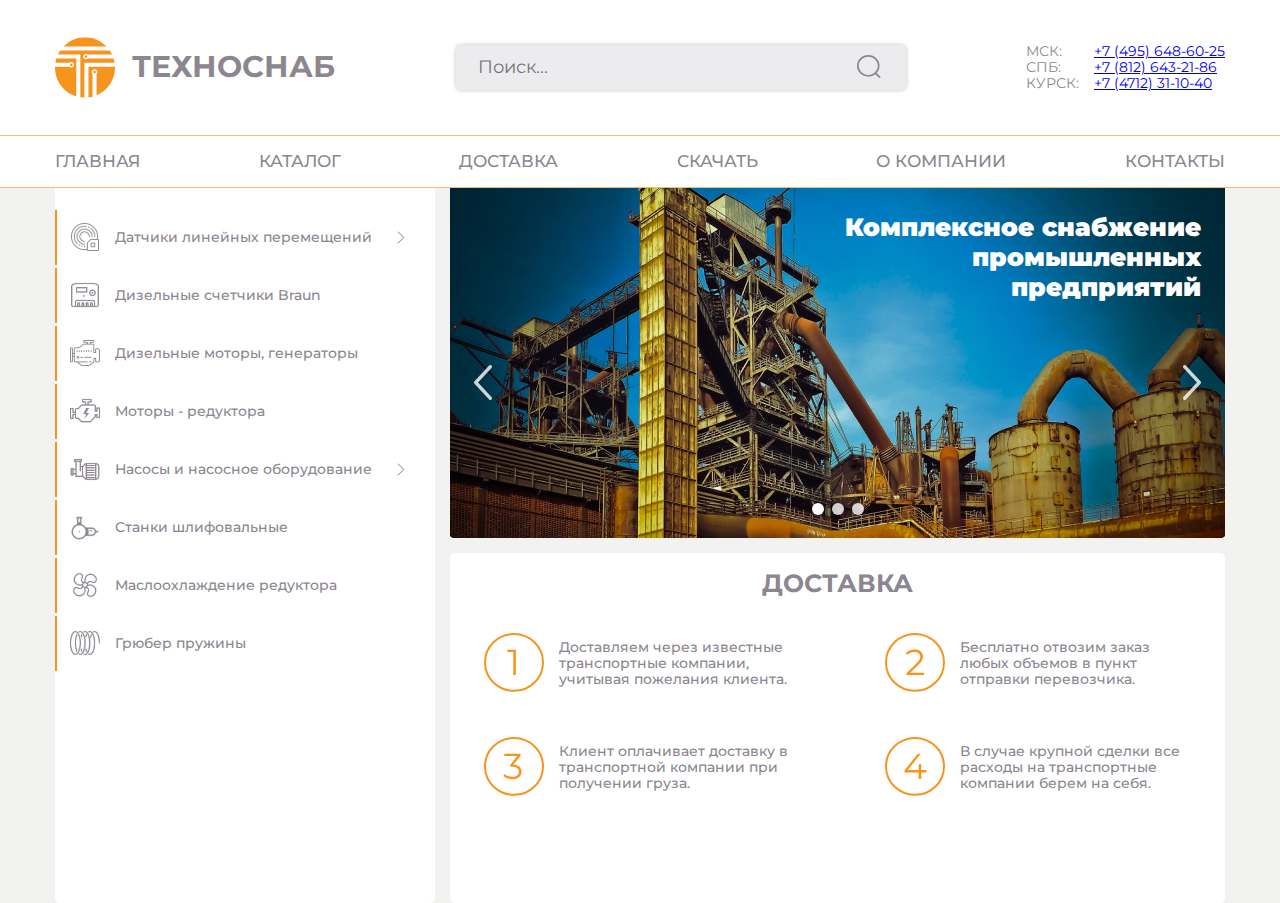
==== index.html @ 3132e4cd "first commit" ====
<!DOCTYPE html>
<html lang="ru">
  <head>
    <meta charset="UTF-8" />
    <meta http-equiv="X-UA-Compatible" content="IE=edge" />
    <meta name="viewport" content="width=device-width, initial-scale=1.0" />
    <link rel="preconnect" href="https://fonts.googleapis.com" />
    <link rel="preconnect" href="https://fonts.gstatic.com" crossorigin />
    <link
      href="https://fonts.googleapis.com/css2?family=Montserrat:wght@500;600;700;900&family=Roboto&display=swap"
      rel="stylesheet"/>
    <title>TechnoSnab</title>
    <link rel="stylesheet" href="css/slider.css">
    <link rel="stylesheet" href="css/style.css" />
  </head>
  <body>

    <header class="header">
      <div class="container">
        <div class="header-top">
          <div class="logo">
            <img src="img/header-imgs/logo.svg" alt="Логоит сайта Техноснаб" class="logo-img">
            <h1 class="logo-title">техноснаб</h1>
          </div>
          <form action="#" class="search-form">
            <input type="search" class="search-form__input" placeholder="Поиск...">
            <button class="search-form__button">
              <img src="img/header-imgs/Vector.svg" alt="Иконка лупы" class="button-icon">
            </button>
          </form>
          <div class="contacts">
            <div class="contacts-title">
              <span class="contacts__name">мск:</span>
              <span class="contacts__name">спб:</span>
              <span class="contacts__name">курск:</span>
            </div>
            <div class="contacts__num">
              <a href="tel:+7 (495) 648-60-25" class="contacts__link">+7 (495) 648-60-25</a>
              <a href="tel:+7 (812) 643-21-86" class="contacts__link">+7 (812) 643-21-86</a>
              <a href="tel:+7 (4712) 31-10-40" class="contacts__link">+7 (4712) 31-10-40</a>
            </div>
          </div>
        </div><!--./header-top-->
      </div><!--./container-->

      <div class="header-bottom">
        <div class="container">
          <div class="navbar">
            <a href="#" class="navbar__link">Главная</a>
            <a href="#" class="navbar__link">Каталог</a>
            <a href="#" class="navbar__link">Доставка</a>
            <a href="#" class="navbar__link">Скачать</a>
            <a href="#" class="navbar__link">О компании</a>
            <a href="#" class="navbar__link">Контакты</a>
          </div>
        </div>
      </div><!--./header-bottom-->
    </header><!--./header-->

    
    <section class="main">
      <div class="container">
        <div class="main-grid">

          <div class="menu">
            <div class="menu__element">
              <img src="img/main-catalog/elem1.svg" alt="Элемент каталога" class="menu__img">
              <span class="menu__title">Датчики линейных перемещений</span>
              <img src="img/main-catalog/arrow.svg" alt="Стрелка элемента" class="menu__arrow">
            </div>
            <div class="menu__element">
              <img src="img/main-catalog/elem2.svg" alt="Элемент каталога" class="menu__img">
              <span class="menu__title">Дизельные счетчики Braun</span>
            </div>
            <div class="menu__element">
              <img src="img/main-catalog/elem3.svg" alt="Элемент каталога" class="menu__img">
              <span class="menu__title">Дизельные моторы, генераторы</span>
            </div>
            <div class="menu__element">
              <img src="img/main-catalog/elem4.svg" alt="Элемент каталога" class="menu__img">
              <span class="menu__title">Моторы - редуктора</span>
            </div>
            <div class="menu__element">
              <img src="img/main-catalog/elem5.svg" alt="Элемент каталога" class="menu__img">
              <span class="menu__title">Насосы и насосное оборудование</span>
              <img src="img/main-catalog/arrow.svg" alt="Стрелка элемента" class="menu__arrow">
            </div>
            <div class="menu__element">
              <img src="img/main-catalog/elem6.svg" alt="Элемент каталога" class="menu__img">
              <span class="menu__title">Станки шлифовальные</span>
            </div>
            <div class="menu__element">
              <img src="img/main-catalog/elem7.svg" alt="Элемент каталога" class="menu__img">
              <span class="menu__title">Маслоохлаждение редуктора</span>
            </div>
            <div class="menu__element">
              <img src="img/main-catalog/elem8.svg" alt="Элемент каталога" class="menu__img">
              <span class="menu__title">Грюбер пружины</span>
            </div>
          </div><!--./menu -->

          <div class="main-slider">
            <div class="slider">
              <div class="item">
                  <img src="img/main-catalog/slider/slider-image.jpg" alt="Первый слайд">
                  <span class="slider__title">Комплексное снабжение <br> промышленных <br> предприятий</span>
              </div>
          
              <div class="item">
                  <img src="https://images.unsplash.com/photo-1551711974-faf378be34b2?ixlib=rb-1.2.1&ixid=MnwxMjA3fDB8MHxwaG90by1wYWdlfHx8fGVufDB8fHx8&auto=format&fit=crop&w=1964&q=80" alt="Второй слайд">
                  <span class="slider__title">Пример no2</span>
              </div>
          
              <div class="item">
                  <img src="https://images.unsplash.com/photo-1485083269755-a7b559a4fe5e?ixlib=rb-1.2.1&ixid=MnwxMjA3fDB8MHxwaG90by1wYWdlfHx8fGVufDB8fHx8&auto=format&fit=crop&w=2069&q=80" alt="Третий слайд">
                  <span class="slider__title">Пример no3</span>
              </div>
          
              <a class="prev" onclick="minusSlide()">
                <img src="img/main-catalog/slider/prev.svg" alt="prev" class="prev-svg">
              </a>
              <a class="next" onclick="plusSlide()">
                <img src="img/main-catalog/slider/next.svg" alt="next" class="next-svg">
              </a>
              
              <div class="slider-dots">
                <span class="slider-dots__item" onclick="currentSlide(1)"></span> 
                <span class="slider-dots__item" onclick="currentSlide(2)"></span> 
                <span class="slider-dots__item" onclick="currentSlide(3)"></span> 
              </div><!--./slider-dots -->
            </div><!--./slider -->
          </div><!--./main-slider -->

          <div class="main-delivery">
            <h3 class="main-delivery__title">Доставка</h3>
            <div class="main-delivery__wrapper">
              <div class="main-delivery__element">
                <img src="img/main-catalog/delivery/1.svg" alt="Номер 1" class="main-delivery__img">
                <span class="main-delivery__span">
                  Доставляем через известные транспортные компании, учитывая пожелания клиента.
                </span>
              </div>
              <div class="main-delivery__element">
                <img src="img/main-catalog/delivery/2.svg" alt="Номер 2" class="main-delivery__img">
                <span class="main-delivery__span">
                  Бесплатно отвозим заказ любых объемов в пункт отправки перевозчика.
                </span>
              </div>
              <div class="main-delivery__element">
                <img src="img/main-catalog/delivery/3.svg" alt="Номер 3" class="main-delivery__img">
                <span class="main-delivery__span">
                  Клиент оплачивает доставку в транспортной компании при получении груза.
                </span>
              </div>
              <div class="main-delivery__element">
                <img src="img/main-catalog/delivery/4.svg" alt="Номер 4" class="main-delivery__img">
                <span class="main-delivery__span">
                  В случае крупной сделки все расходы на транспортные компании берем на себя.
                </span>
              </div>
            </div><!--./main-delivery__wrapper -->
          </div><!--./main-delivery -->
          
        </div>
      </div><!--./container-->
    </main><!--./main-->
  
    <!-- Scripts -->
      <script src="js/slider.js"></script>
  </body>
</html>
---- css/slider.css ----
/* Собственно сам слайдер */
.slider{
    max-width: 100%;
    position: relative;
    
    height: 100%;
    margin-bottom: 130px;
    margin: auto;
}
/* Картинка мастабируется по отношению к родительскому элементу */
.slider .item img {
    object-fit: cover;
    width: 100%;
    height: 100%;
}

.item {
    position: relative;
    width: 100%;
    height: 100%;
    max-height: 350px;
}

.slider__title {
    position: absolute;
    top: 24px;
    right: 24px;
    font-weight: 900;
    font-size: 25px;
    line-height: 30px;
    color: #fff;
    text-align: right;
}
/* Кнопки вперед и назад */
.slider .prev, .slider .next {
    cursor: pointer;
    position: absolute;
    top: 0;
    top: 50%;
    width: auto;
    padding: 24px;
    margin-top: -22px;
    transition: 0.6s ease;
    border-radius: 0 3px 3px 0;
}


.slider .next {
    right: 0;
    border-radius: 3px 0 0 3px;
}


/* При наведении на кнопки добавляем фон кнопок */

.slider .prev:hover,
.slider .next:hover {
    background-color: rgba(247, 148, 30, .6);
}


/* Заголовок слайда */
.slideText {
    position: absolute;
    color: #fff;
    font-size: 35px;
    /* Выравнивание текста по горизонтали и по вертикали*/
    left: 50%;
    top: 50%;
    transform: translate(-50%, -50%);
    /* Тень*/
    text-shadow: 1px 1px 1px #000, 0 0 1em #000;
}


/* Кружочки */

.slider-dots {
    position: absolute;
    left: 50%;
    bottom: 20px;
    transform: translateX(-50%);
    /* z-index: 99; */
    text-align: center;
 
}
.slider-dots__item{
    cursor: pointer;
    height: 12px;
    width: 12px;
    margin: 0 2px;
    background-color: rgba(255, 255, 255, 0.8);
    border-radius: 50%;
    display: inline-block;
    transition: background-color 0.6s ease;
}

.active,
.slider-dots__item:hover {
    background-color: #fff;
}


/* Анимация слайдов */

.slider .item {
    -webkit-animation-name: fade;
    -webkit-animation-duration: 1.5s;
    animation-name: fade;
    animation-duration: 1.5s;
}

@-webkit-keyframes fade {
    from {
        opacity: .4
    }
    to {
        opacity: 1
    }
}

@keyframes fade {
    from {
        opacity: .4
    }
    to {
        opacity: 1
    }
}
---- css/style.css ----
/*! normalize.css v8.0.1 | MIT License | github.com/necolas/normalize.css */
/* Document
   ========================================================================== */
/**
 * 1. Correct the line height in all browsers.
 * 2. Prevent adjustments of font size after orientation changes in iOS.
 */
html {
  line-height: 1.15;
  /* 1 */
  -webkit-text-size-adjust: 100%;
  /* 2 */
}

/* Sections
   ========================================================================== */
/**
 * Remove the margin in all browsers.
 */
body {
  margin: 0;
}

/**
 * Render the `main` element consistently in IE.
 */
main {
  display: block;
}

/**
 * Correct the font size and margin on `h1` elements within `section` and
 * `article` contexts in Chrome, Firefox, and Safari.
 */
h1 {
  font-size: 2em;
  margin: 0.67em 0;
}

/* Grouping content
   ========================================================================== */
/**
 * 1. Add the correct box sizing in Firefox.
 * 2. Show the overflow in Edge and IE.
 */
hr {
  -webkit-box-sizing: content-box;
          box-sizing: content-box;
  /* 1 */
  height: 0;
  /* 1 */
  overflow: visible;
  /* 2 */
}

/**
 * 1. Correct the inheritance and scaling of font size in all browsers.
 * 2. Correct the odd `em` font sizing in all browsers.
 */
pre {
  font-family: monospace, monospace;
  /* 1 */
  font-size: 1em;
  /* 2 */
}

/* Text-level semantics
   ========================================================================== */
/**
 * Remove the gray background on active links in IE 10.
 */
a {
  background-color: transparent;
}

/**
 * 1. Remove the bottom border in Chrome 57-
 * 2. Add the correct text decoration in Chrome, Edge, IE, Opera, and Safari.
 */
abbr[title] {
  border-bottom: none;
  /* 1 */
  text-decoration: underline;
  /* 2 */
  -webkit-text-decoration: underline dotted;
          text-decoration: underline dotted;
  /* 2 */
}

/**
 * Add the correct font weight in Chrome, Edge, and Safari.
 */
b,
strong {
  font-weight: bolder;
}

/**
 * 1. Correct the inheritance and scaling of font size in all browsers.
 * 2. Correct the odd `em` font sizing in all browsers.
 */
code,
kbd,
samp {
  font-family: monospace, monospace;
  /* 1 */
  font-size: 1em;
  /* 2 */
}

/**
 * Add the correct font size in all browsers.
 */
small {
  font-size: 80%;
}

/**
 * Prevent `sub` and `sup` elements from affecting the line height in
 * all browsers.
 */
sub,
sup {
  font-size: 75%;
  line-height: 0;
  position: relative;
  vertical-align: baseline;
}

sub {
  bottom: -0.25em;
}

sup {
  top: -0.5em;
}

/* Embedded content
   ========================================================================== */
/**
 * Remove the border on images inside links in IE 10.
 */
img {
  border-style: none;
}

/* Forms
   ========================================================================== */
/**
 * 1. Change the font styles in all browsers.
 * 2. Remove the margin in Firefox and Safari.
 */
button,
input,
optgroup,
select,
textarea {
  font-family: inherit;
  /* 1 */
  font-size: 100%;
  /* 1 */
  line-height: 1.15;
  /* 1 */
  margin: 0;
  /* 2 */
}

/**
 * Show the overflow in IE.
 * 1. Show the overflow in Edge.
 */
button,
input {
  /* 1 */
  overflow: visible;
}

/**
 * Remove the inheritance of text transform in Edge, Firefox, and IE.
 * 1. Remove the inheritance of text transform in Firefox.
 */
button,
select {
  /* 1 */
  text-transform: none;
}

/**
 * Correct the inability to style clickable types in iOS and Safari.
 */
button,
[type="button"],
[type="reset"],
[type="submit"] {
  -webkit-appearance: button;
}

/**
 * Remove the inner border and padding in Firefox.
 */
button::-moz-focus-inner,
[type="button"]::-moz-focus-inner,
[type="reset"]::-moz-focus-inner,
[type="submit"]::-moz-focus-inner {
  border-style: none;
  padding: 0;
}

/**
 * Restore the focus styles unset by the previous rule.
 */
button:-moz-focusring,
[type="button"]:-moz-focusring,
[type="reset"]:-moz-focusring,
[type="submit"]:-moz-focusring {
  outline: 1px dotted ButtonText;
}

/**
 * Correct the padding in Firefox.
 */
fieldset {
  padding: 0.35em 0.75em 0.625em;
}

/**
 * 1. Correct the text wrapping in Edge and IE.
 * 2. Correct the color inheritance from `fieldset` elements in IE.
 * 3. Remove the padding so developers are not caught out when they zero out
 *    `fieldset` elements in all browsers.
 */
legend {
  -webkit-box-sizing: border-box;
          box-sizing: border-box;
  /* 1 */
  color: inherit;
  /* 2 */
  display: table;
  /* 1 */
  max-width: 100%;
  /* 1 */
  padding: 0;
  /* 3 */
  white-space: normal;
  /* 1 */
}

/**
 * Add the correct vertical alignment in Chrome, Firefox, and Opera.
 */
progress {
  vertical-align: baseline;
}

/**
 * Remove the default vertical scrollbar in IE 10+.
 */
textarea {
  overflow: auto;
}

/**
 * 1. Add the correct box sizing in IE 10.
 * 2. Remove the padding in IE 10.
 */
[type="checkbox"],
[type="radio"] {
  -webkit-box-sizing: border-box;
          box-sizing: border-box;
  /* 1 */
  padding: 0;
  /* 2 */
}

/**
 * Correct the cursor style of increment and decrement buttons in Chrome.
 */
[type="number"]::-webkit-inner-spin-button,
[type="number"]::-webkit-outer-spin-button {
  height: auto;
}

/**
 * 1. Correct the odd appearance in Chrome and Safari.
 * 2. Correct the outline style in Safari.
 */
[type="search"] {
  -webkit-appearance: textfield;
  /* 1 */
  outline-offset: -2px;
  /* 2 */
}

/**
 * Remove the inner padding in Chrome and Safari on macOS.
 */
[type="search"]::-webkit-search-decoration {
  -webkit-appearance: none;
}

/**
 * 1. Correct the inability to style clickable types in iOS and Safari.
 * 2. Change font properties to `inherit` in Safari.
 */
::-webkit-file-upload-button {
  -webkit-appearance: button;
  /* 1 */
  font: inherit;
  /* 2 */
}

/* Interactive
   ========================================================================== */
/*
 * Add the correct display in Edge, IE 10+, and Firefox.
 */
details {
  display: block;
}

/*
 * Add the correct display in all browsers.
 */
summary {
  display: list-item;
}

/* Misc
   ========================================================================== */
/**
 * Add the correct display in IE 10+.
 */
template {
  display: none;
}

/**
 * Add the correct display in IE 10.
 */
[hidden] {
  display: none;
}

* {
  -webkit-box-sizing: border-box;
          box-sizing: border-box;
  margin: 0;
  padding: 0;
}

.container {
  max-width: 1170px;
  margin: auto;
}

body {
  font-family: 'Montserrat', sans-serif;
  font-size: 14px;
  background-color: #F2F2F0;
}

.header {
  background-color: #fff;
}

.header-top {
  padding: 30px 0;
  display: -webkit-box;
  display: -ms-flexbox;
  display: flex;
  -webkit-box-pack: justify;
      -ms-flex-pack: justify;
          justify-content: space-between;
  -webkit-box-align: center;
      -ms-flex-align: center;
          align-items: center;
}

.header-bottom {
  padding: 16px 0;
  border-top: 1px solid #F5B972;
  border-bottom: 1px solid #F5B972;
}

.logo {
  display: -webkit-box;
  display: -ms-flexbox;
  display: flex;
}

.logo-img {
  cursor: pointer;
}

.logo-title {
  font-size: 30px;
  margin-left: 17px;
  text-transform: uppercase;
  color: #8B868F;
  cursor: pointer;
}

.search-form {
  position: relative;
}

.search-form__input {
  font-size: 18px;
  font-weight: 400;
  line-height: 24px;
  color: #8B868F;
  outline: none;
  width: 450px;
  height: 45px;
  padding: 13px 0 13px 22px;
  border: none;
  border-radius: 5px;
  background-color: #ECEBED;
  -webkit-box-shadow: 0px 0px 4px rgba(0, 0, 0, 0.25);
          box-shadow: 0px 0px 4px rgba(0, 0, 0, 0.25);
}

.search-form__button {
  position: absolute;
  top: 10px;
  right: 25px;
  cursor: pointer;
  border: none;
  background-color: transparent;
}

.contacts {
  display: -webkit-box;
  display: -ms-flexbox;
  display: flex;
}

.contacts__name {
  font-size: 14px;
  font-weight: 400;
  color: #8B868F;
  display: block;
  text-transform: uppercase;
}

.contacts__num {
  display: -webkit-box;
  display: -ms-flexbox;
  display: flex;
  -webkit-box-orient: vertical;
  -webkit-box-direction: normal;
      -ms-flex-direction: column;
          flex-direction: column;
  margin-left: 15px;
}

.contacts__link:hover {
  color: #8B868F;
  text-decoration: none;
  -webkit-transition: .2s;
  transition: .2s;
}

.navbar {
  display: -webkit-box;
  display: -ms-flexbox;
  display: flex;
  -webkit-box-pack: justify;
      -ms-flex-pack: justify;
          justify-content: space-between;
  text-transform: uppercase;
}

.navbar__link {
  font-size: 17px;
  font-weight: 500;
  color: #8B868F;
  text-decoration: none;
  -webkit-transition: .1s;
  transition: .1s;
}

.navbar__link:hover {
  color: #F7941E;
  -webkit-transition: .2s;
  transition: .2s;
}

.menu {
  -ms-grid-row: 1;
  -ms-grid-row-span: 2;
  grid-row: 1 / span 2;
  -ms-grid-column: 1;
  grid-column: 1;
  padding: 20px 0 195px 0;
  border-radius: 0px 0px 5px 5px;
  background-color: #fff;
}

.menu__element {
  position: relative;
  display: -webkit-box;
  display: -ms-flexbox;
  display: flex;
  -webkit-box-align: center;
      -ms-flex-align: center;
          align-items: center;
  padding: 14px 0 14px 0;
}

.menu__element::before {
  content: '';
  position: absolute;
  width: 2px;
  height: 95%;
  background-color: #F7941E;
}

.menu__element:hover {
  background: rgba(247, 148, 30, 0.3);
  -webkit-transition: .2s;
  transition: .2s;
}

.menu__img {
  padding-left: 15px;
  padding-right: 15px;
  cursor: pointer;
}

.menu__title {
  font-weight: 500;
  color: #8B868F;
  cursor: pointer;
  margin-right: 25px;
}

.menu__arrow {
  cursor: pointer;
}

.main-grid {
  display: -ms-grid;
  display: grid;
  -ms-grid-rows: 1fr 1fr;
      grid-template-rows: 1fr 1fr;
  -ms-grid-columns: 1fr 1fr 1fr;
      grid-template-columns: 1fr 1fr 1fr;
  grid-gap: 15px;
}

.main-slider {
  -ms-grid-row: 1;
  grid-row: 1;
  -ms-grid-column: 2;
  -ms-grid-column-span: 2;
  grid-column: 2 / 4;
  border-radius: 0px 0px 5px 5px;
}

.main-delivery {
  -ms-grid-row: 2;
  grid-row: 2;
  -ms-grid-column: 2;
  -ms-grid-column-span: 2;
  grid-column: 2 / 4;
  background-color: #fff;
  border-radius: 5px;
}

.main-delivery__wrapper {
  display: -ms-grid;
  display: grid;
  -ms-grid-rows: 1fr 1fr;
      grid-template-rows: 1fr 1fr;
  -ms-grid-columns: 1fr 1fr;
      grid-template-columns: 1fr 1fr;
  grid-column-gap: 95px;
  grid-row-gap: 45px;
  padding: 35px 34px 85px 34px;
}

.main-delivery__title {
  font-size: 25px;
  line-height: 30px;
  margin-top: 15px;
  font-weight: 700;
  color: #8B868F;
  text-transform: uppercase;
  text-align: center;
}

.main-delivery__element {
  display: -webkit-box;
  display: -ms-flexbox;
  display: flex;
  -webkit-box-align: center;
      -ms-flex-align: center;
          align-items: center;
}

.main-delivery__span {
  margin-left: 15px;
  font-weight: 500;
  color: #8B868F;
}
/*# sourceMappingURL=style.css.map */
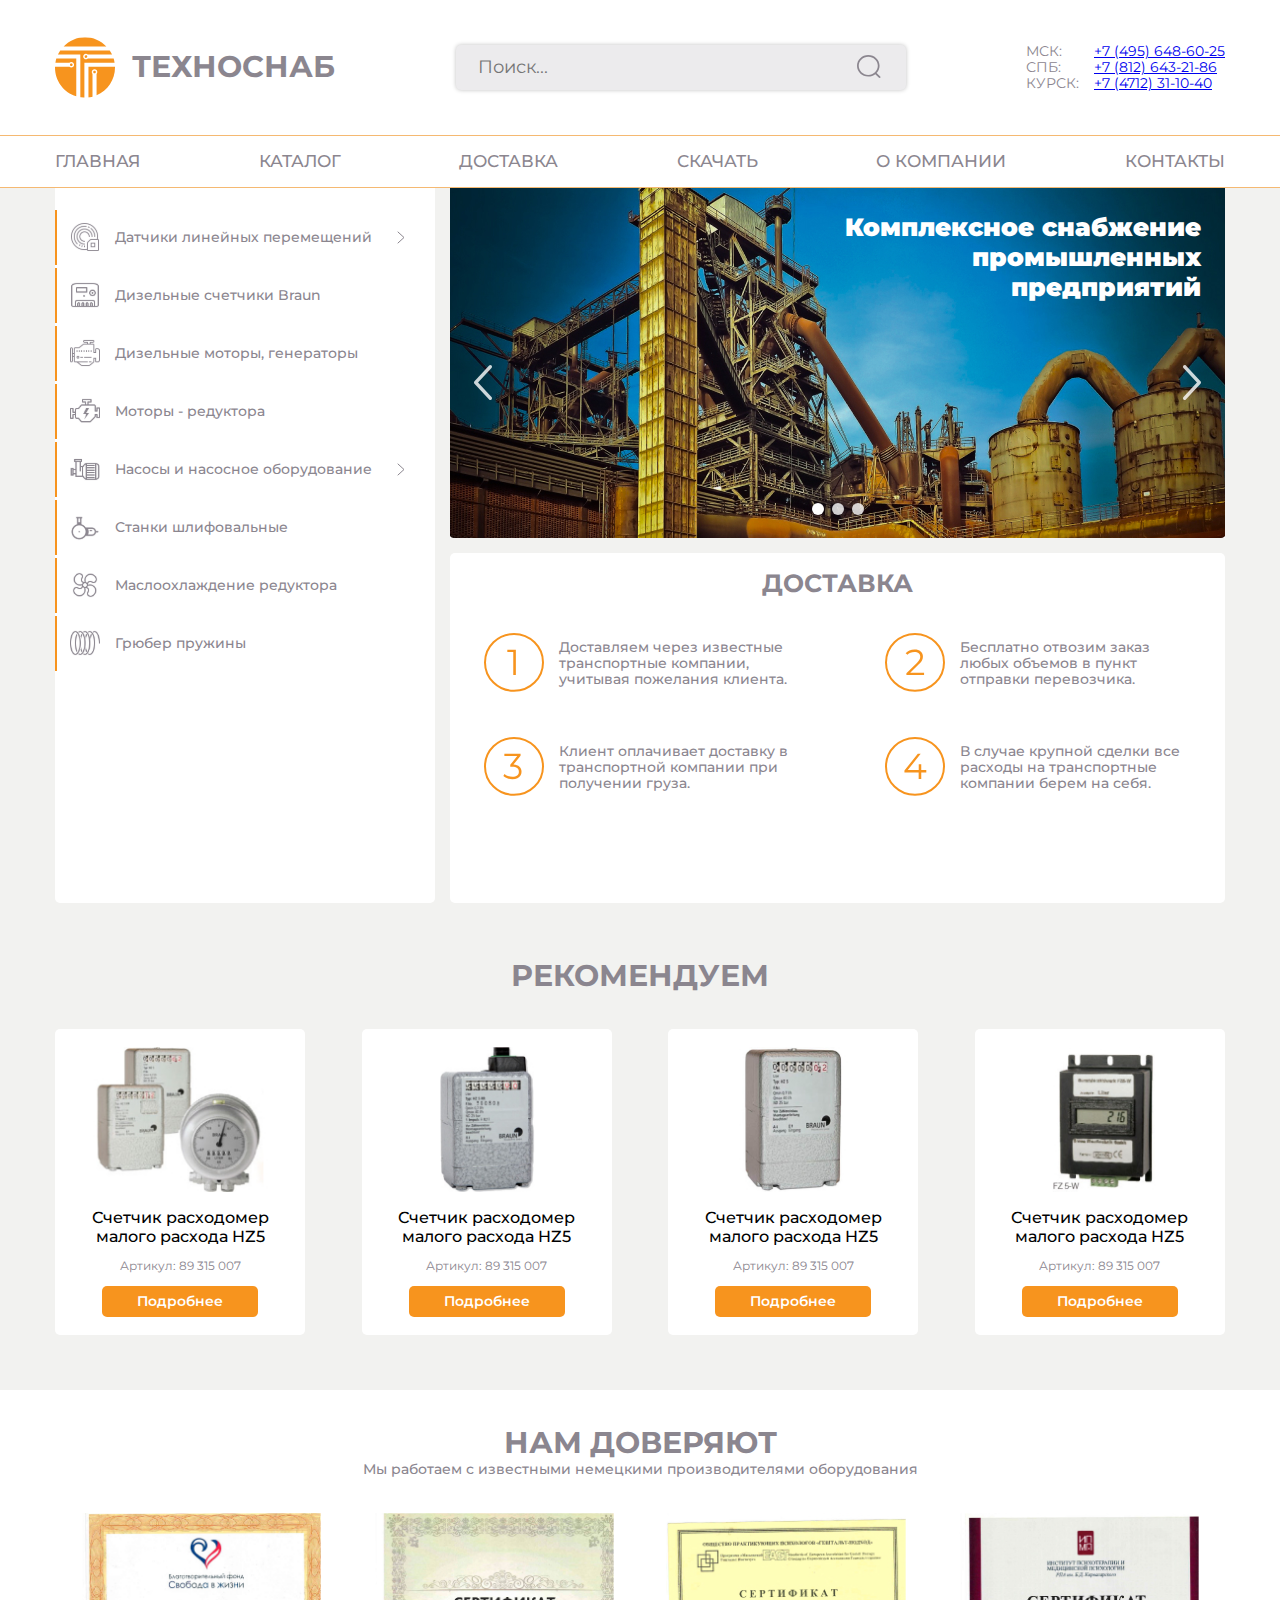
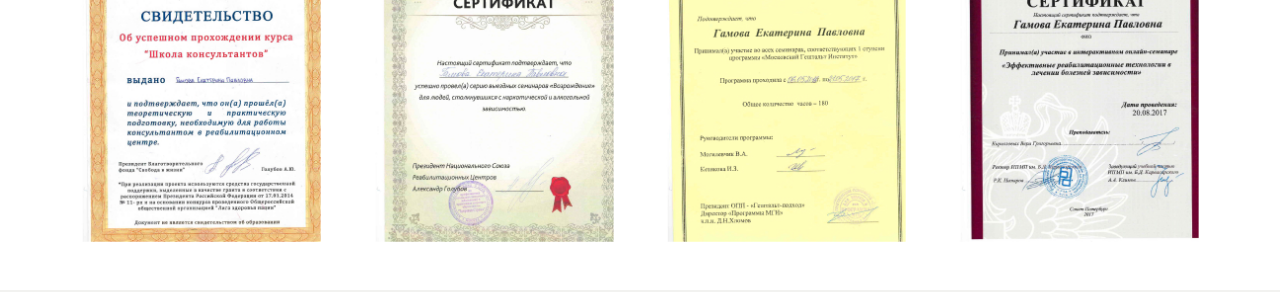
==== commit f624c320: "сверстал блок Trust" ====
--- a/index.html
+++ b/index.html
@@ -57,7 +57,7 @@
       </div><!--./header-bottom-->
     </header><!--./header-->
 
-    
+
     <section class="main">
       <div class="container">
         <div class="main-grid">
@@ -163,7 +163,58 @@
           
         </div>
       </div><!--./container-->
-    </main><!--./main-->
+    </section><!--./main-->
+    
+
+    <section class="recommendation">
+      <div class="container">
+          <h2 class="recommendation__title title_settings">
+            Рекомендуем
+          </h2>
+          <div class="recommendation__wrapper">
+            <div class="recommendation__item">
+              <img src="img/recommendation/item1.jpg" alt="Продукт номер 1" class="recommendation__img">
+              <span class="recommendation__span">Счетчик расходомер малого расхода HZ5 </span>
+              <span class="recommendation__subtitle">Артикул: 89 315 007</span>
+              <button class="recommendation__btn">Подробнее</button>
+            </div>
+            <div class="recommendation__item">
+              <img src="img/recommendation/item2.jpg" alt="Продукт номер 2" class="recommendation__img">
+              <span class="recommendation__span">Счетчик расходомер малого расхода HZ5 </span>
+              <span class="recommendation__subtitle">Артикул: 89 315 007</span>
+              <button class="recommendation__btn">Подробнее</button>
+            </div>
+            <div class="recommendation__item">
+              <img src="img/recommendation/item3.jpg" alt="Продукт номер 3" class="recommendation__img">
+              <span class="recommendation__span">Счетчик расходомер малого расхода HZ5 </span>
+              <span class="recommendation__subtitle">Артикул: 89 315 007</span>
+              <button class="recommendation__btn">Подробнее</button>
+            </div>
+            <div class="recommendation__item">
+              <img src="img/recommendation/item4.jpg" alt="Продукт номер 4" class="recommendation__img">
+              <span class="recommendation__span">Счетчик расходомер малого расхода HZ5 </span>
+              <span class="recommendation__subtitle">Артикул: 89 315 007</span>
+              <button class="recommendation__btn">Подробнее</button>
+            </div>
+          </div><!--./recommendation__wrapper -->
+      </div><!--./container -->
+    </section><!--./recommendation -->
+
+
+    <section class="trust">
+      <div class="container">
+        <h2 class="trust__title title_settings">Нам доверяют</h2>
+        <span class="trust__span">
+          Мы работаем с известными немецкими производителями оборудования
+        </span>
+        <div class="trust__wrapper">
+          <div class="trust__item"><img src="img/trust/sert1.jpg" alt="Первый сертификат" class="trust__img"></div>
+          <div class="trust__item"><img src="img/trust/sert2.jpg" alt="Второй сертификат" class="trust__img"></div>
+          <div class="trust__item"><img src="img/trust/sert3.jpg" alt="Третий сертификат" class="trust__img"></div>
+          <div class="trust__item"><img src="img/trust/sert4.jpg" alt="Четвертый сертификат" class="trust__img"></div>
+        </div>
+      </div><!--./container -->
+    </section><!--./trust -->
   
     <!-- Scripts -->
       <script src="js/slider.js"></script>
--- a/css/style.css
+++ b/css/style.css
@@ -357,6 +357,15 @@
   font-family: 'Montserrat', sans-serif;
   font-size: 14px;
   background-color: #F2F2F0;
+}
+
+.title_settings {
+  text-align: center;
+  font-size: 30px;
+  font-weight: 700;
+  line-height: 36px;
+  color: #8B868F;
+  text-transform: uppercase;
 }
 
 .header {
@@ -604,4 +613,100 @@
   font-weight: 500;
   color: #8B868F;
 }
+
+.recommendation {
+  padding: 55px 0;
+}
+
+.recommendation__title {
+  margin-bottom: 35px;
+}
+
+.recommendation__wrapper {
+  display: -webkit-box;
+  display: -ms-flexbox;
+  display: flex;
+  -webkit-box-pack: justify;
+      -ms-flex-pack: justify;
+          justify-content: space-between;
+}
+
+.recommendation__item {
+  width: 250px;
+  padding: 18px 15px;
+  border-radius: 5px;
+  background-color: #fff;
+  text-align: center;
+}
+
+.recommendation__img {
+  width: 220px;
+  margin-bottom: 13px;
+}
+
+.recommendation__span {
+  display: block;
+  font-size: 16px;
+  line-height: 19px;
+  font-weight: 500;
+  margin-bottom: 13px;
+  color: #000;
+}
+
+.recommendation__subtitle {
+  display: block;
+  font-size: 12px;
+  font-weight: 400;
+  line-height: 14px;
+  color: #8B868F;
+  margin-bottom: 13px;
+}
+
+.recommendation__btn {
+  padding: 7px 35px;
+  border-radius: 5px;
+  border: none;
+  background-color: #F7941E;
+  color: #fff;
+  cursor: pointer;
+  font-size: 14px;
+  font-weight: 600;
+  line-height: 17px;
+  -webkit-transition: .2s;
+  transition: .2s;
+}
+
+.recommendation__btn:hover {
+  background-color: #c47d25;
+  -webkit-transition: .2s;
+  transition: .2s;
+}
+
+.trust {
+  padding: 35px 0 45px;
+  background-color: #fff;
+  margin-bottom: 2px;
+}
+
+.trust__span {
+  display: block;
+  font-size: 14px;
+  font-weight: 500;
+  line-height: 17px;
+  text-align: center;
+  color: #8B868F;
+  margin-bottom: 35px;
+}
+
+.trust__wrapper {
+  display: -webkit-box;
+  display: -ms-flexbox;
+  display: flex;
+  -ms-flex-pack: distribute;
+      justify-content: space-around;
+}
+
+.trust__img {
+  width: 240px;
+}
 /*# sourceMappingURL=style.css.map */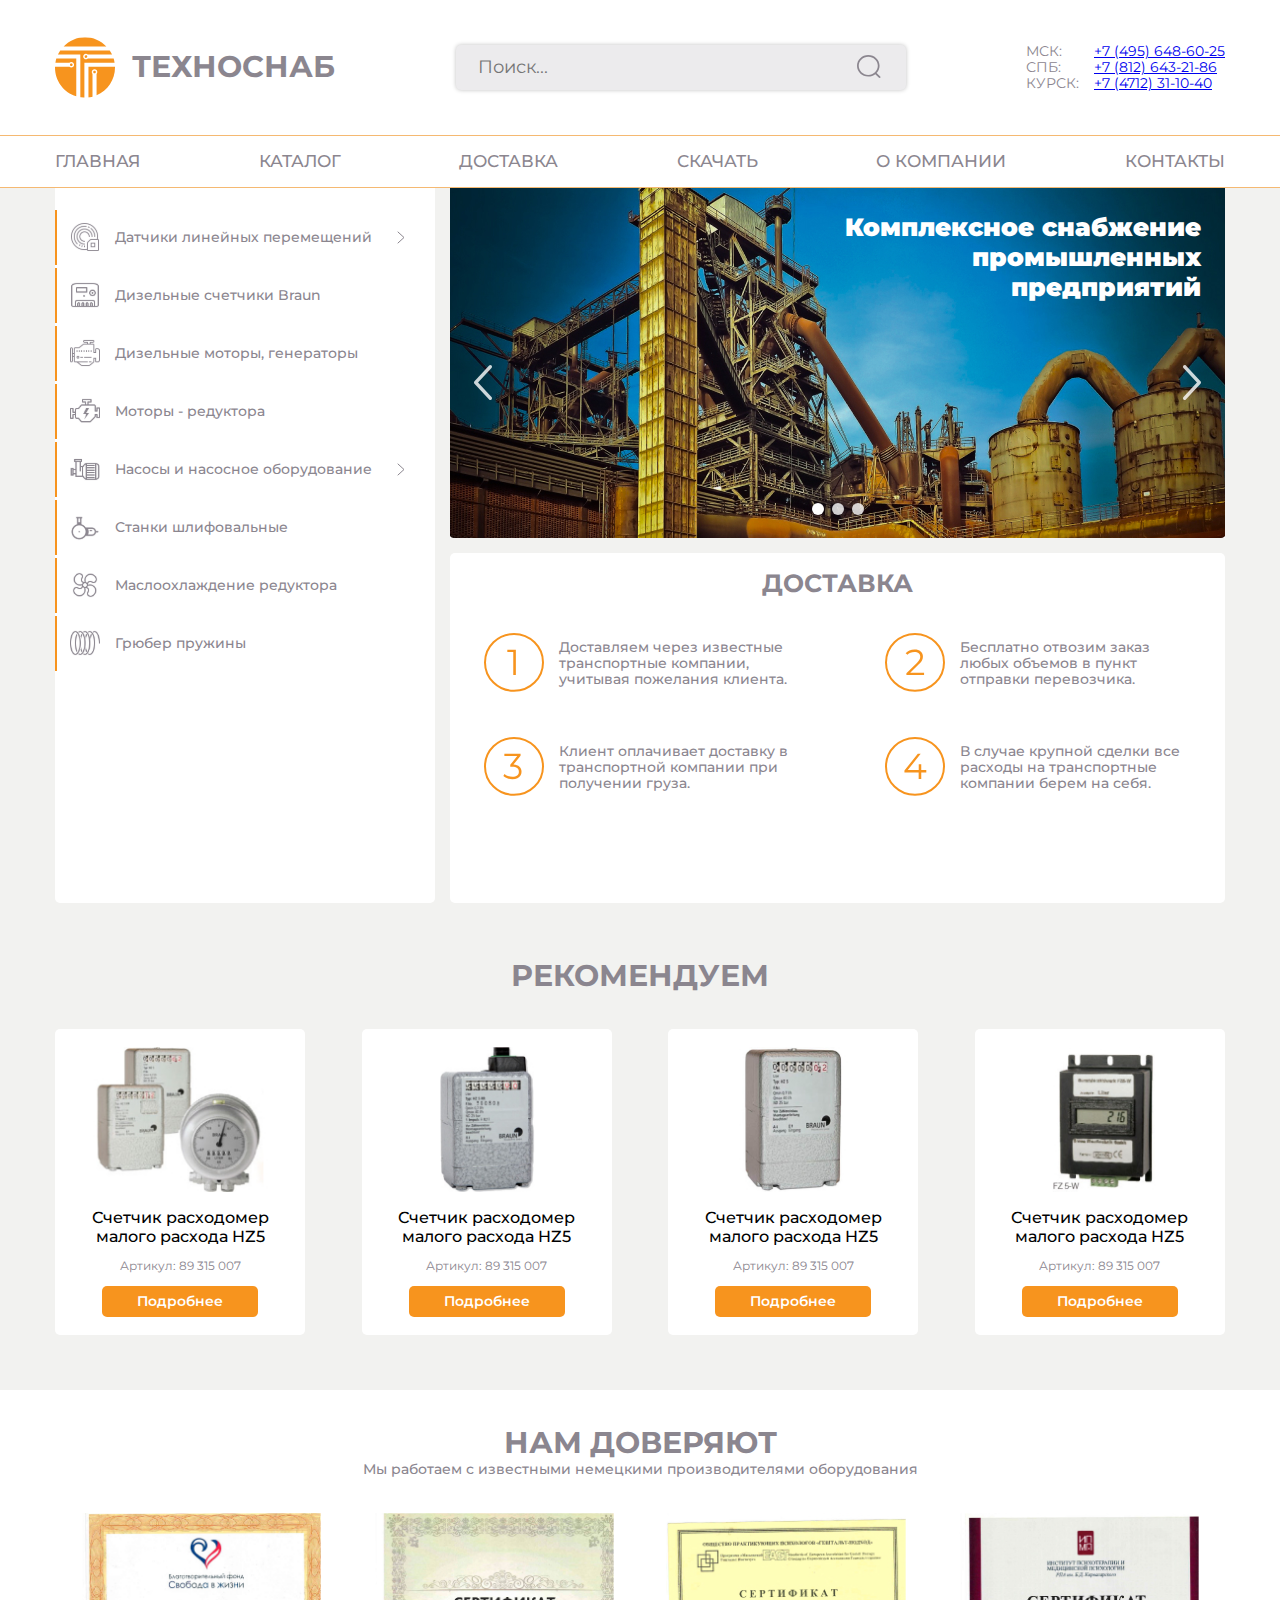
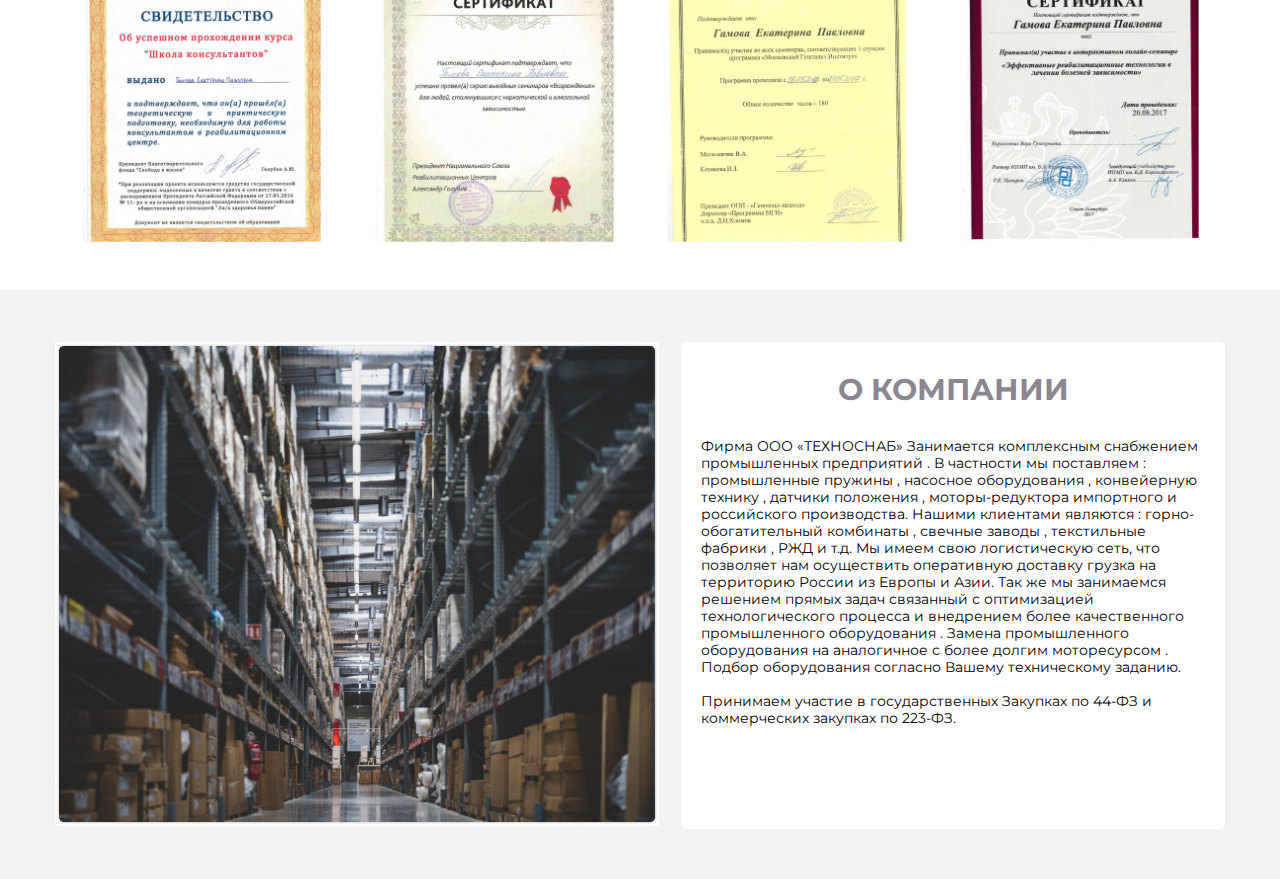
==== commit 7e85f4d9: "сверстал блок Our Company" ====
--- a/index.html
+++ b/index.html
@@ -215,6 +215,33 @@
         </div>
       </div><!--./container -->
     </section><!--./trust -->
+
+
+    <section class="company">
+      <div class="container">
+        <div class="company__wrapper">
+          <div class="company__img">
+            <img src="img/company.jpg" alt="Изображение компании" class="company__jpg">
+          </div>
+          <div class="company__description">
+            <h2 class="company__title title_settings">о компании</h2>
+            <p class="company__text">
+              Фирма  ООО «ТЕХНОСНАБ»
+              Занимается  комплексным снабжением промышленных предприятий .
+              В частности мы поставляем :  промышленные пружины , насосное оборудования , конвейерную  технику , датчики положения , моторы-редуктора  импортного  и российского производства.
+              Нашими клиентами являются : горно-обогатительный комбинаты ,  свечные заводы , текстильные фабрики , РЖД и т.д.
+              Мы имеем свою логистическую сеть, что позволяет нам осуществить оперативную  доставку грузка на территорию России из Европы и Азии.
+              Так же мы занимаемся решением прямых задач связанный с оптимизацией технологического процесса и внедрением более качественного промышленного оборудования . 
+              Замена промышленного оборудования на аналогичное с более долгим моторесурсом .
+              Подбор оборудования согласно Вашему техническому заданию.
+              <br>
+              <br>
+              Принимаем  участие в государственных  Закупках по 44-ФЗ и коммерческих закупках  по 223-ФЗ.
+            </p>
+          </div>
+        </div>
+      </div><!--./container-->
+    </section><!--./company -->
   
     <!-- Scripts -->
       <script src="js/slider.js"></script>
--- a/css/style.css
+++ b/css/style.css
@@ -709,4 +709,39 @@
 .trust__img {
   width: 240px;
 }
+
+.company {
+  padding: 50px 0;
+}
+
+.company__wrapper {
+  display: -webkit-box;
+  display: -ms-flexbox;
+  display: flex;
+  -webkit-box-pack: justify;
+      -ms-flex-pack: justify;
+          justify-content: space-between;
+}
+
+.company__jpg {
+  width: 604px;
+}
+
+.company__description {
+  padding: 30px 20px 35px;
+  border-radius: 5px;
+  margin-left: 20px;
+  background-color: #fff;
+  width: 544px;
+}
+
+.company__title {
+  margin-bottom: 30px;
+}
+
+.company__text {
+  font-size: 14px;
+  font-weight: 400;
+  line-height: 17px;
+}
 /*# sourceMappingURL=style.css.map */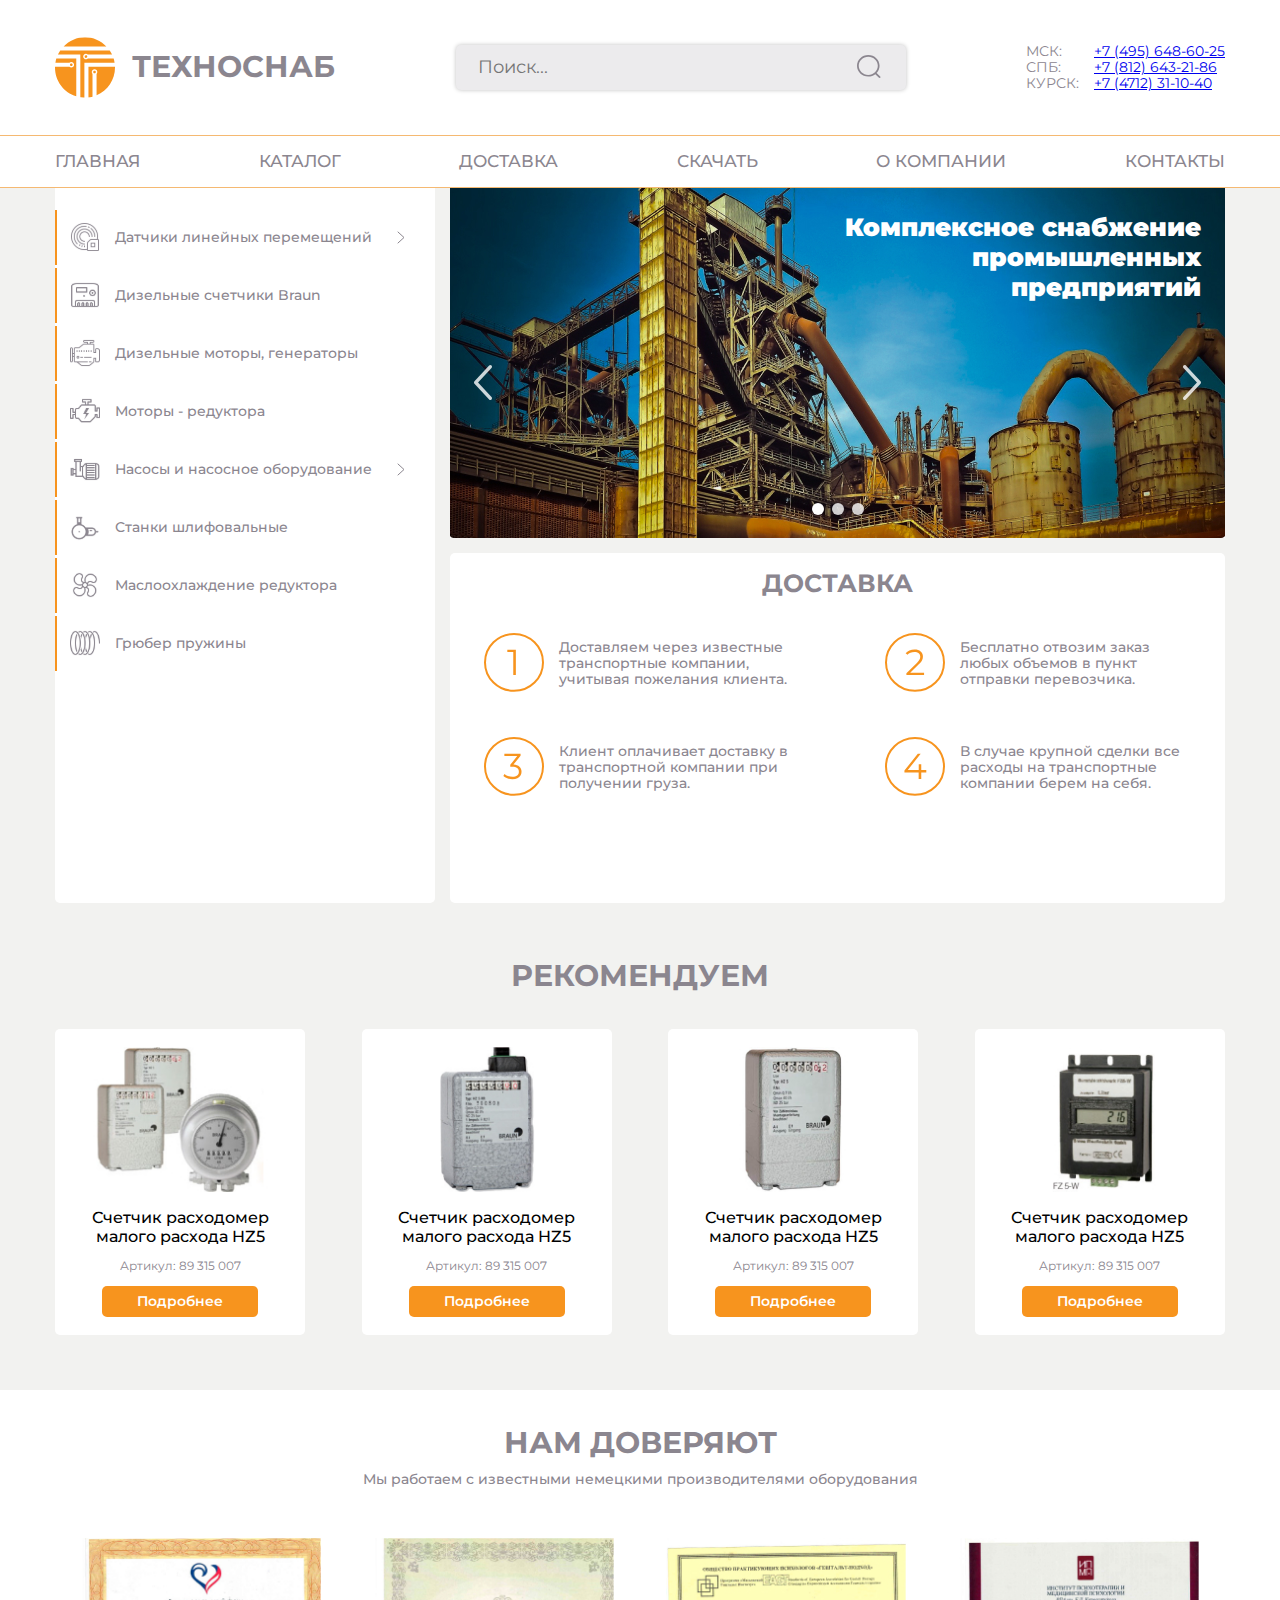
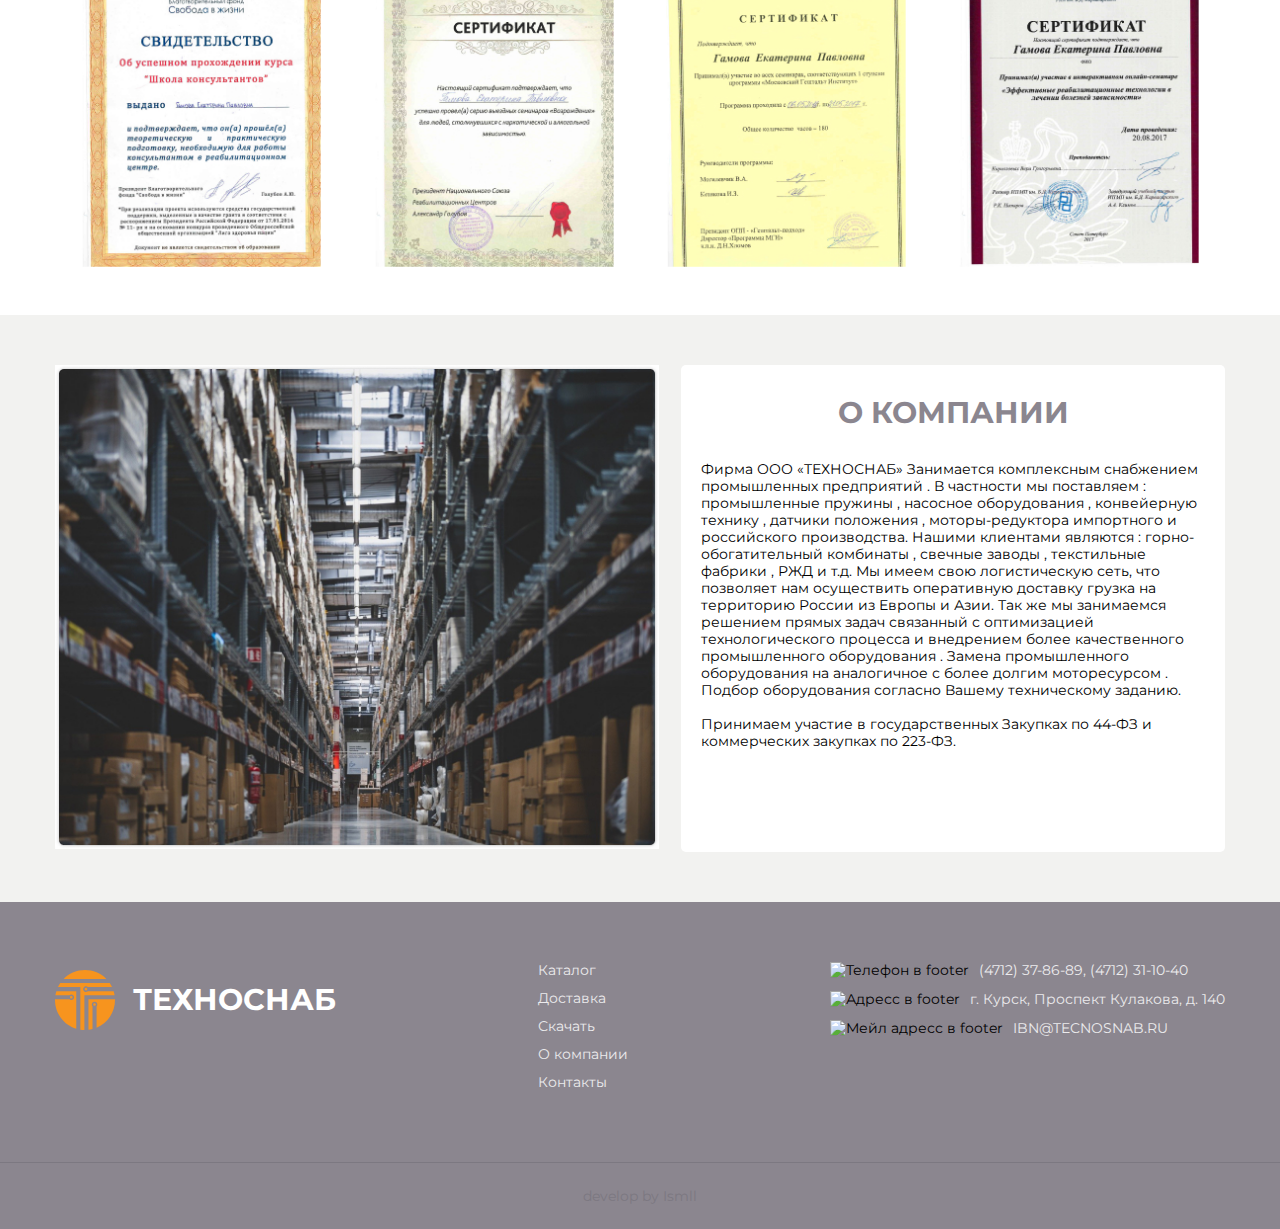
==== commit f4930376: "адаптировал проект (часть 1)" ====
--- a/index.html
+++ b/index.html
@@ -8,9 +8,9 @@
     <link rel="preconnect" href="https://fonts.gstatic.com" crossorigin />
     <link
       href="https://fonts.googleapis.com/css2?family=Montserrat:wght@500;600;700;900&family=Roboto&display=swap"
-      rel="stylesheet"/>
+      rel="stylesheet" />
     <title>TechnoSnab</title>
-    <link rel="stylesheet" href="css/slider.css">
+    <link rel="stylesheet" href="css/slider.css" />
     <link rel="stylesheet" href="css/style.css" />
   </head>
   <body>
@@ -39,6 +39,11 @@
               <a href="tel:+7 (812) 643-21-86" class="contacts__link">+7 (812) 643-21-86</a>
               <a href="tel:+7 (4712) 31-10-40" class="contacts__link">+7 (4712) 31-10-40</a>
             </div>
+          </div><!--./conracts -->
+          <div class="burger-menu">
+            <div class="burger-menu__item"></div>
+            <div class="burger-menu__item"></div>
+            <div class="burger-menu__item"></div>
           </div>
         </div><!--./header-top-->
       </div><!--./container-->
@@ -168,7 +173,7 @@
 
     <section class="recommendation">
       <div class="container">
-          <h2 class="recommendation__title title_settings">
+          <h2 class="recommendation__title">
             Рекомендуем
           </h2>
           <div class="recommendation__wrapper">
@@ -203,7 +208,7 @@
 
     <section class="trust">
       <div class="container">
-        <h2 class="trust__title title_settings">Нам доверяют</h2>
+        <h2 class="trust__title">Нам доверяют</h2>
         <span class="trust__span">
           Мы работаем с известными немецкими производителями оборудования
         </span>
@@ -224,7 +229,7 @@
             <img src="img/company.jpg" alt="Изображение компании" class="company__jpg">
           </div>
           <div class="company__description">
-            <h2 class="company__title title_settings">о компании</h2>
+            <h2 class="company__title">о компании</h2>
             <p class="company__text">
               Фирма  ООО «ТЕХНОСНАБ»
               Занимается  комплексным снабжением промышленных предприятий .
@@ -242,6 +247,44 @@
         </div>
       </div><!--./container-->
     </section><!--./company -->
+
+
+    <footer class="footer">
+      <div class="container">
+        <div class="footer__wrapper">
+          <div class="footer-logo">
+            <img src="img/header-imgs/logo.svg" alt="Логоит сайта Техноснаб" class="footer-logo__img">
+            <h1 class="footer__title">техноснаб</h1>
+          </div>
+          <div class="footer__nav">
+            <a href="#" class="footer__link">Каталог</a>
+            <a href="#" class="footer__link">Доставка</a>
+            <a href="#" class="footer__link">Скачать</a>
+            <a href="#" class="footer__link">О компании</a>
+            <a href="#" class="footer__link">Контакты</a>
+          </div>
+          <div class="footer__contact">
+            <div class="footer__contact-item">
+              <img src="img/phone.svg" alt="Телефон в footer" class="footer__contact-icon">
+              <a href="tel:(4712) 37-86-89, (4712) 31-10-40" class="footer__contact-adress">(4712) 37-86-89, (4712) 31-10-40</a>
+            </div>
+            <div class="footer__contact-item">
+              <img src="img/location.svg" alt="Адресс в footer" class="footer__contact-icon">
+              <a href="#" class="footer__contact-adress">г. Курск, Проспект Кулакова, д. 140</a>
+            </div>
+            <div class="footer__contact-item">
+              <img src="img/mail.svg" alt="Мейл адресс в footer" class="footer__contact-icon">
+              <a href="#" class="footer__contact-adress footer__contact-adress-uppercase">ibn@tecnosnab.ru</a>
+            </div>
+          </div><!--./footer__contact -->
+        </div><!--./footer__wrapper -->
+      </div><!--./container -->
+      <div class="footer-bottom">
+        <span class="footer-bottom__span">
+          develop by Ismll
+        </span>
+      </div>
+    </footer><!--./footer -->
   
     <!-- Scripts -->
       <script src="js/slider.js"></script>
--- a/css/style.css
+++ b/css/style.css
@@ -357,15 +357,6 @@
   font-family: 'Montserrat', sans-serif;
   font-size: 14px;
   background-color: #F2F2F0;
-}
-
-.title_settings {
-  text-align: center;
-  font-size: 30px;
-  font-weight: 700;
-  line-height: 36px;
-  color: #8B868F;
-  text-transform: uppercase;
 }
 
 .header {
@@ -493,6 +484,22 @@
   color: #F7941E;
   -webkit-transition: .2s;
   transition: .2s;
+}
+
+.burger-menu {
+  display: none;
+  cursor: pointer;
+}
+
+.burger-menu__item {
+  width: 25px;
+  height: 4px;
+  border-radius: 3px;
+  background-color: #F7941E;
+}
+
+.burger-menu__item:not(:last-child) {
+  margin-bottom: 3px;
 }
 
 .menu {
@@ -619,6 +626,12 @@
 }
 
 .recommendation__title {
+  text-align: center;
+  font-size: 30px;
+  font-weight: 700;
+  line-height: 36px;
+  color: #8B868F;
+  text-transform: uppercase;
   margin-bottom: 35px;
 }
 
@@ -629,6 +642,8 @@
   -webkit-box-pack: justify;
       -ms-flex-pack: justify;
           justify-content: space-between;
+  -ms-flex-wrap: wrap;
+      flex-wrap: wrap;
 }
 
 .recommendation__item {
@@ -685,7 +700,6 @@
 .trust {
   padding: 35px 0 45px;
   background-color: #fff;
-  margin-bottom: 2px;
 }
 
 .trust__span {
@@ -695,19 +709,31 @@
   line-height: 17px;
   text-align: center;
   color: #8B868F;
-  margin-bottom: 35px;
+  margin-bottom: 50px;
 }
 
 .trust__wrapper {
   display: -webkit-box;
   display: -ms-flexbox;
   display: flex;
+  -ms-flex-wrap: wrap;
+      flex-wrap: wrap;
   -ms-flex-pack: distribute;
       justify-content: space-around;
 }
 
 .trust__img {
   width: 240px;
+}
+
+.trust__title {
+  font-size: 30px;
+  font-weight: 700;
+  line-height: 36px;
+  margin-bottom: 10px;
+  text-align: center;
+  color: #8B868F;
+  text-transform: uppercase;
 }
 
 .company {
@@ -724,7 +750,10 @@
 }
 
 .company__jpg {
-  width: 604px;
+  max-width: 604px;
+  width: 100%;
+  -o-object-fit: cover;
+     object-fit: cover;
 }
 
 .company__description {
@@ -736,6 +765,12 @@
 }
 
 .company__title {
+  text-align: center;
+  font-size: 30px;
+  font-weight: 700;
+  line-height: 36px;
+  color: #8B868F;
+  text-transform: uppercase;
   margin-bottom: 30px;
 }
 
@@ -744,4 +779,208 @@
   font-weight: 400;
   line-height: 17px;
 }
+
+.footer {
+  padding: 60px 0 25px;
+  background-color: #8B868F;
+}
+
+.footer__title {
+  font-size: 30px;
+  line-height: 36px;
+  margin-left: 18px;
+  color: #fff;
+  text-transform: uppercase;
+  cursor: pointer;
+}
+
+.footer__wrapper {
+  display: -webkit-box;
+  display: -ms-flexbox;
+  display: flex;
+  -webkit-box-pack: justify;
+      -ms-flex-pack: justify;
+          justify-content: space-between;
+  -webkit-box-align: start;
+      -ms-flex-align: start;
+          align-items: start;
+  margin-bottom: 60px;
+}
+
+.footer-logo {
+  display: -webkit-box;
+  display: -ms-flexbox;
+  display: flex;
+  -webkit-box-align: center;
+      -ms-flex-align: center;
+          align-items: center;
+}
+
+.footer-logo__img {
+  cursor: pointer;
+}
+
+.footer__nav {
+  display: -webkit-box;
+  display: -ms-flexbox;
+  display: flex;
+  -webkit-box-orient: vertical;
+  -webkit-box-direction: normal;
+      -ms-flex-direction: column;
+          flex-direction: column;
+}
+
+.footer__link {
+  font-size: 14px;
+  font-weight: 400;
+  line-height: 17px;
+  margin-bottom: 11px;
+  color: #ECEBED;
+  text-decoration: none;
+  -webkit-transition: .2s;
+  transition: .2s;
+}
+
+.footer__link:hover {
+  color: #c4c1c7;
+  -webkit-transition: .2s;
+  transition: .2s;
+}
+
+.footer__contact-item {
+  display: -webkit-box;
+  display: -ms-flexbox;
+  display: flex;
+  -webkit-box-align: center;
+      -ms-flex-align: center;
+          align-items: center;
+  margin-bottom: 13px;
+}
+
+.footer__contact-icon {
+  margin-right: 10px;
+}
+
+.footer__contact-adress {
+  text-decoration: none;
+  color: #ECEBED;
+  -webkit-transition: .2s;
+  transition: .2s;
+}
+
+.footer__contact-adress-uppercase {
+  text-transform: uppercase;
+}
+
+.footer__contact-adress:hover {
+  color: #c4c1c7;
+  -webkit-transition: .2s;
+  transition: .2s;
+}
+
+.footer-bottom {
+  border-top: 1px solid #7C7881;
+  text-align: center;
+  padding-top: 25px;
+}
+
+.footer-bottom__span {
+  color: #7C7881;
+}
+
+@media screen and (max-width: 1250px) {
+  .container {
+    width: 90%;
+  }
+  .search-form__input {
+    width: 380px;
+  }
+}
+
+@media screen and (max-width: 1200px) {
+  .main-grid {
+    -ms-grid-rows: 340px 1fr;
+        grid-template-rows: 340px 1fr;
+  }
+  .recommendation__item {
+    width: 49%;
+    margin-bottom: 20px;
+  }
+  .trust__item {
+    width: 50%;
+    text-align: center;
+  }
+  .trust__item:nth-child(1), .trust__item:nth-child(2) {
+    margin-bottom: 20px;
+  }
+}
+
+@media screen and (max-width: 992px) {
+  .company__img {
+    width: 544px;
+    margin-left: 20px;
+    margin-bottom: 10px;
+  }
+  .company__wrapper {
+    -webkit-box-orient: vertical;
+    -webkit-box-direction: normal;
+        -ms-flex-direction: column;
+            flex-direction: column;
+    -webkit-box-align: center;
+        -ms-flex-align: center;
+            align-items: center;
+  }
+  .search-form {
+    display: none;
+  }
+  .header-top {
+    -webkit-box-pack: justify;
+        -ms-flex-pack: justify;
+            justify-content: space-between;
+  }
+  .logo-title {
+    font-size: 28px;
+  }
+  .footer__title {
+    font-size: 28px;
+  }
+  .burger-menu {
+    display: block;
+  }
+  .menu {
+    display: none;
+  }
+  .main-slider {
+    grid-column: span 3;
+  }
+  .main-delivery {
+    grid-column: span 3;
+  }
+  .footer__wrapper {
+    -webkit-box-orient: vertical;
+    -webkit-box-direction: normal;
+        -ms-flex-direction: column;
+            flex-direction: column;
+    -webkit-box-align: center;
+        -ms-flex-align: center;
+            align-items: center;
+  }
+  .footer__nav {
+    margin-top: 40px;
+  }
+  .footer__contact {
+    margin-top: 40px;
+    margin-left: 30px;
+  }
+}
+
+@media screen and (max-width: 768px) {
+  .contacts {
+    display: none;
+  }
+  .header-top {
+    -ms-flex-pack: distribute;
+        justify-content: space-around;
+  }
+}
 /*# sourceMappingURL=style.css.map */